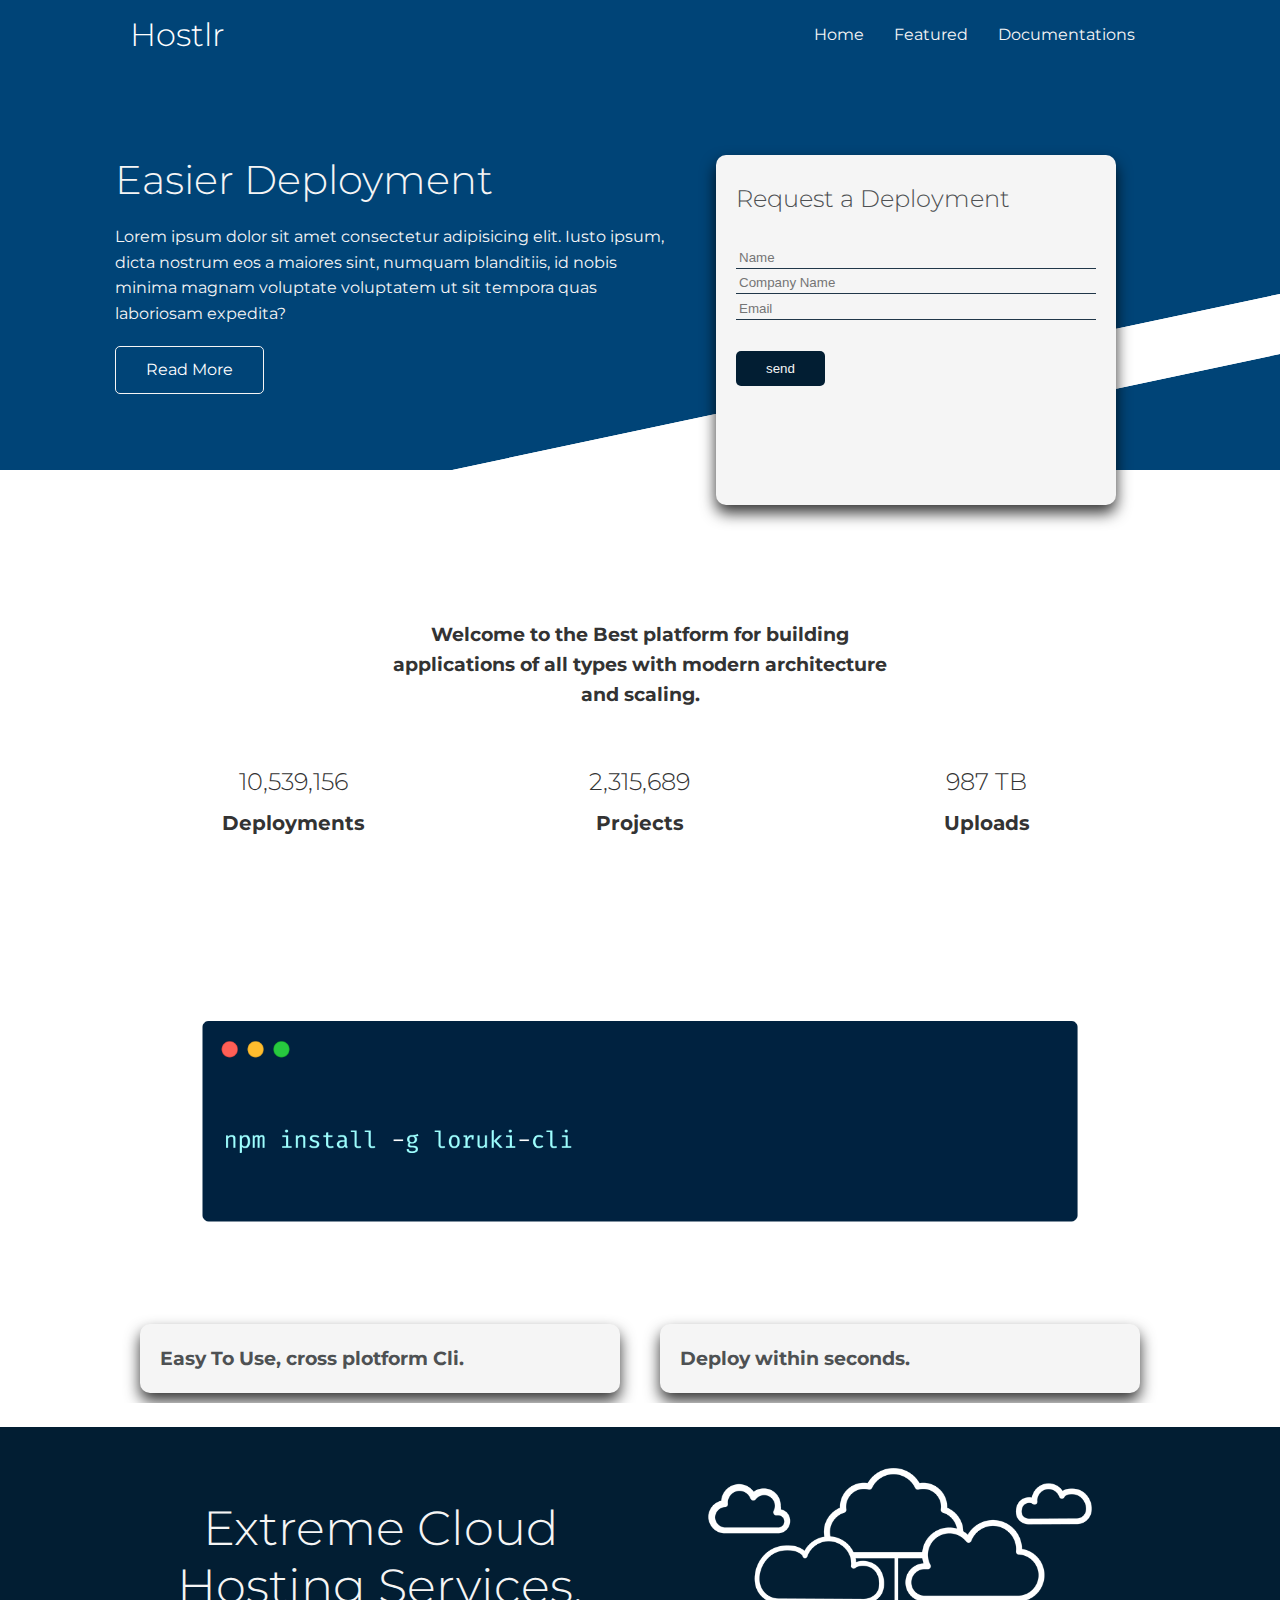
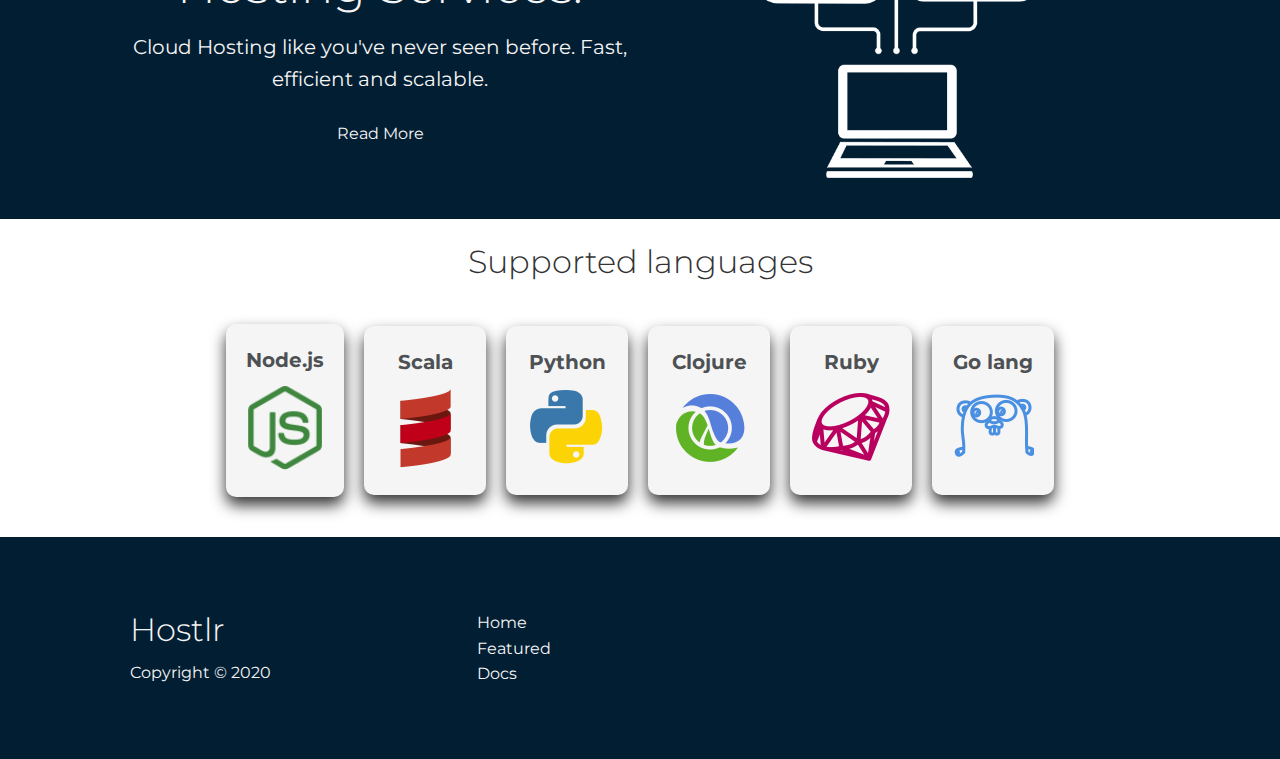
==== index.html @ 62f5848d "Inital Deploy" ====
<!DOCTYPE html>
<html lang="en">
<head>
    <meta charset="UTF-8">
    <meta name="viewport" content="width=device-width, initial-scale=1.0">
    <title>Web Hostlr | Cloud Hosting for Everyone.</title>
    <link rel="stylesheet" href="/style.css" type="text/css">
    <link rel="stylesheet" href="/StyleSheets/utilities.css" type="text/css">
    <link rel="stylesheet" href="https://use.fontawesome.com/releases/v5.15.1/css/all.css"
        integrity="sha384-vp86vTRFVJgpjF9jiIGPEEqYqlDwgyBgEF109VFjmqGmIY/Y4HV4d3Gp2irVfcrp" crossorigin="anonymous">
</head>
<body>
    <!-- Navbar -->
    <div class="navbar">
        <div class="container flex">
            <h1 class="logo">Hostlr</h1>
            <nav>
                <ul>
                    <li><a href="/index.html">Home</a></li>
                    <li><a href="/feature.html">Featured</a></li>
                    <li><a href="docs.html">Documentations</a></li>
                </ul>
            </nav>
        </div>
    </div>

    <!-- Showcase -->
    <section class="showcase">
        <div class="container grid">
            <div class="showcase-text">
                <h1>Easier Deployment</h1>
                <p>Lorem ipsum dolor sit amet consectetur adipisicing elit. Iusto ipsum, dicta nostrum eos a maiores sint, numquam
                    blanditiis, id nobis minima magnam voluptate voluptatem ut sit tempora quas laboriosam expedita?</p>
                <a href="/feature.html" class="btn btn-outline">Read More</a>
            </div>
            <div class="showcase-form card">
                <h2>Request a Deployment</h2>
                <form action="">
                    <div class="form-control">
                        <input type="text" name="name" placeholder="Name" required>
                        <input type="text" name="company" placeholder="Company Name" required>
                        <input type="email" name="email" placeholder="Email" required>
                    </div>
                    <input type="submit" value="send" class="btn btn-primary">
                </form>
            </div>
        </div>
    </section>
    <!-- Statistics -->
    <section class="stats">
        <div class="container">
            <h3 class="stats-heading text-center my-1">
                Welcome to the Best platform for building applications of all types with modern architecture and scaling.
            </h3>

            <div class="grid grid-3 text-center my-4">
                <div>
                    <i class="fas fa-server fa-3x"></i>
                    <h2>10,539,156</h2>
                        <p class="secondary-text">Deployments</p>
                </div>
                <div>
                    <i class="fas fa-project-diagram fa-3x"></i>
                    <h2>2,315,689</h2>
                    <p class="secondary-text">Projects</p>
                </div>
                <div>
                    <i class="fas fa-database fa-3x"></i>
                    <h2>987 TB</h2>
                    <p class="secondary-text">Uploads</p>
                </div>
            </div>
        </div>
    </section>
    <section class="cli">
        <div class="container grid">
            <img src="/Images/cli.png" alt="cli">
            <div class="card">
                <h3>Easy To Use, cross plotform Cli.</h3>
            </div>
            <div class="card">
                <h3>Deploy within seconds.</h3>
            </div>
        </div>
    </section>
    <section class="bg-primary cloud my-2 py-2">
        <div class="container grid">
            <div class="text-center">
                <h2 class="lg">
                    Extreme Cloud Hosting Services.
                </h2>
                <p class="lead my-1">
                    Cloud Hosting like you've never seen before.
                    Fast, efficient and scalable.
                </p>
                <a href="/feature.html" class="btn btn-dark">
                    Read More
                </a>
            </div>
            <img src="/Images/cloud-banner.png" alt="cloud-banner">
        </div>
    </section>
    <section class="languages">
        <h2 class="md text-center my-2">Supported languages</h2>
        <div class="container flex">
            <div class="card">
                <h4>Node.js</h4>
                <img src="/Images/nodejs.png" alt="nodejs">
            </div>
            <div class="card">
                <h4>Scala</h4>
                <img src="/Images/scala.png" alt="scala">
            </div>
            <div class="card">
                <h4>Python</h4>
                <img src="/Images/python.png" alt="python">
            </div>
            <div class="card">
                <h4>Clojure</h4>
                <img src="/Images/clojure.png" alt="clojure">
            </div>
            <div class="card">
                <h4>Ruby</h4>
                <img src="/Images/ruby.png" alt="ruby">
            </div>
            <div class="card">
                <h4>Go lang</h4>
                <img src="/Images/golang.png" alt="golang">
            </div>
           
        </div>
    </section>
    <!-- Footer -->
    <footer class="footer bg-dark py-5">
        <div class="container grid grid-3">
            <div><h1>Hostlr</h1>
            <p>Copyright &copy; 2020</p></div>
            <nav>
                <ul>
                    <li><a href="/index.html">Home</a></li>
                    <li><a href="/feature.html">Featured</a></li>
                    <li><a href="/docs.html">Docs</a></li>
                </ul>
            </nav>
            <div class="social">
                <a href=""><i class="fab fa-twitter fa-2x"></i></a>
                <a href=""><i class="fab fa-github fa-2x"></i></a>
                <a href=""><i class="fab fa-facebook fa-2x"></i></a>
                <a href=""><i class="fab fa-instagram fa-2x"></i></a>
            </div>
        </div>
        
        

    </footer>
</body>
</html>
---- style.css ----
@import url("https://fonts.googleapis.com/css2?family=Montserrat&display=swap");

:root {
  --primary-color: #004477;
  --secondary-color: #0a2c44;
  --dark-color: #021e33;
  --light-color: #94c1e4;
  --bg-light: #a7a7a793;
  --bg-dark: #464849;
  --success-color: #098a43;
  --error-color: #9e0701c7;
}

* {
  box-sizing: border-box;
  padding: 0;
  margin: 0;
  user-select: none;
}

body {
  font-family: "Montserrat", sans-serif;
  color: #333333;
  line-height: 1.6;
  scroll-behavior: smooth;
}
.navbar {
  background-color: var(--primary-color);
  color: #ffffff;
  height: 70px;
  margin: 0;
}
h1,
h2 {
  font-weight: 300;
  line-height: 1.2;
  margin: 10px 0;
}
p {
  margin: 10px 0;
}
img {
  width: 100%;
}
ul {
  list-style-type: none;
}
a {
  text-decoration: none;
  color: #333333;
}
/* Navbar */
.navbar a:hover {
  color: rgba(245, 245, 245, 0.432);
  border-bottom: 2px solid whitesmoke;
}
.navbar .flex {
  justify-content: space-between;
}
.navbar ul {
  display: flex;
}
.navbar a {
  color: whitesmoke;
  padding: 10px;
  margin: 0 5px;
}

/* Showcase */
.showcase {
  height: 400px;
  background-color: var(--primary-color);
  color: whitesmoke;
  position: relative;
}
.showcase h1 {
  font-size: 40px;
}
.showcase p {
  margin: 20px 0;
}
.showcase .grid {
  overflow: visible;
  grid-template-columns: 55% 45%;
  gap: 30px;
}
.showcase-form {
  background-color: white;
  position: relative;
  top: 60px;
  height: 350px;
  width: 400px;
  z-index: 100;
}
.showcase-form .form-control {
  margin: 30px auto;
}
.showcase-form input[type="text"],
.showcase-form input[type="email"] {
  background-color: whitesmoke;
  border: 0;
  width: 100%;
  border-bottom: 1px solid #213749;
  padding: 3px;
}
.showcase-form input:focus {
  outline: none;
}

.showcase::before,
.showcase::after {
  content: "";
  position: absolute;
  height: 60px;
  bottom: -20px;
  right: 0;
  left: 0;
  background: white;
  transform: skewY(-12deg);
  -webkit-transform: skewY(-12deg);
  -ms-transform: skewY(-12deg);
  -moz-transform: skewY(-12deg);
  /* overflow: hidden; */
}
/* Statictics */
.stats {
  z-index: 999;
  margin-top: 100px;
  margin: 50px auto;
  padding: 50px auto;
}
.stats .stats-heading {
  max-width: 500px;
  margin: auto;
  margin-top: 100px;
}
.stats .grid h3 {
  font-size: 35px;
}
.stats .grid p {
  font-size: 20px;
  font-weight: bold;
}

/* Cli */
.cli .grid {
  grid-template-columns: repeat(3, 1fr);
  grid-template-rows: repeat(2, 1fr);
}
.cli .grid > *:first-child {
  grid-column: 1 / span 2;
  grid-row: 1 / span 2;
}
/* Cloud */
.cli .grid {
  grid-template-columns: 4fr 4fr;
}
/* Languages */
.languages .flex {
  flex-wrap: wrap;
}
.languages .card {
  text-align: center;
  margin: 18px 10px 40px;
  transition: transform 0.15s ease-out;
}
.languages .card h4 {
  font-size: 20px;
  margin-bottom: 10px;
}
.languages .card:hover {
  /* transform: scale(0.99); */
  transform: translateY(-10px);
  box-shadow: 0 3px 10px rgba(0, 0, 0, 0.5);
}
/* Footer */
footer nav a {
  color: whitesmoke;
}
footer nav a:hover {
  transform: scale(0.98);
  color: #4e5153;
}
footer .social {
  margin: 0 auto;
  padding-left: 100px;
}
footer .social a {
  margin: 0 10px;
}
footer .social a:hover {
  transform: scale(0.98);
  color: whitesmoke;
}
/* ---- Features Page */
.features-head img {
  width: 200px;
  justify-self: flex-end;
}
.features-sub-head img {
  width: 390px;
  justify-self: flex-end;
}
.features-main .card > i {
  margin-right: 20px;
}
.features-main .grid {
  padding: 30px;
}
.features-main .grid > *:first-child {
  grid-column: 1 / span 3;
}
.features-main .grid > *:nth-child(2) {
  grid-column: 1 / span 2;
}
/* ------ Documentations Page ------ */
.docs-main h3 {
  margin: 20px 0;
}
.docs-main .grid {
  grid-template-columns: 1fr 2fr;
  align-items: flex-start;
}
.docs-main .grid .card .py-3 {
  background-color: whitesmoke;
  color: #004477;
}
.docs-main nav li {
  padding-bottom: 5px;
  margin-bottom: 5px;
}
.docs-main nav a:hover {
  color: #333333;
  border-bottom: 1px solid #004477;
  font-weight: bold;
  transform: translateY(-8px);
}
/* Animations */
@keyframes slideInFromLeft {
  0% {
    transform: translateX(-100%);
  }

  100% {
    transform: translateX(0);
  }
}

@keyframes slideInFromRight {
  0% {
    transform: translateX(100%);
  }

  100% {
    transform: translateX(0);
  }
}

@keyframes slideInFromTop {
  0% {
    transform: translateY(-100%);
  }

  100% {
    transform: translateX(0);
  }
}

@keyframes slideInFromBottom {
  0% {
    transform: translateY(100%);
  }

  100% {
    transform: translateX(0);
  }
}

/* Adding Responsiveness */
@media (max-width: 768px) {
  .grid,
  .showcase .grid,
  .stats .grid,
  .cli .grid,
  .cloud .grid,
  .features-main .grid,
  .docs-main .grid {
    grid-template-columns: 1fr;
    grid-template-rows: 1fr;
  }
  .showcase {
    height: auto;
  }
  .showcase-text {
    text-align: center;
    margin-top: 40px;
    animation: slideInFromTop 0.6s ease-in;
  }
  .showcase-form {
    justify-self: center;
    margin: auto;
    animation: slideInFromBottom 0.6s ease-in;
  }
  .cli .grid > *:first-child {
    grid-column: 1;
    grid-row: 1;
  }

  .features-head,
  .features-sub-head,
  .docs-head {
    text-align: center;
  }

  .features-head img,
  .features-sub-head img,
  .docs-head img {
    justify-self: center;
  }

  .features-main .grid > *:first-child,
  .features-main .grid > *:nth-child(2) {
    grid-column: 1;
  }
}
@media (max-width: 550px) {
  /* body {
    display: none;
  } */
  .features-head,
  .docs-head {
    grid-column: 1;
  }
  .features-head img,
  .features-sub-head img,
  .docs-head img {
    justify-self: center;
  }

  .features-main .grid > *:first-child,
  .features-main .grid > *:nth-child(2) {
    grid-column: 1;
  }
  .navbar {
    height: 110px;
  }
  .navbar .flex {
    flex-direction: column;
  }
  .navbar ul {
    padding: 10px;
    background: rgba(0, 0, 0, 0.1);
  }
}
---- StyleSheets/utilities.css ----
.container {
  max-width: 1100px;
  margin: 0 auto;
  overflow: auto;
  padding: 0 40px;
}
.text-center {
  text-align: center;
}

.flex {
  display: flex;
  justify-content: center;
  align-items: center;
  height: 100%;
}
.card {
  background-color: whitesmoke;
  color: #4e5153;
  border-radius: 10px;
  box-shadow: 0 8px 15px rgba(0, 0, 0, 0.8);
  margin: 10px;
  padding: 20px;
}
.btn {
  display: inline-block;
  padding: 10px 30px;
  background-color: var(--primary-color);
  color: white;
  border: none;
  border-radius: 5px;
  cursor: pointer;
}

.btn-outline {
  background-color: transparent;
  border: 1px solid whitesmoke;
}
.btn:hover {
  transform: scale(0.98);
  /* transition: smooth 0.5s; */
}
/* -------- Backgrounds --------- */
.btn-primary,
.bg-primary {
  background-color: var(--primary-color);
  color: whitesmoke;
}
.btn-secondary,
.bg-secondary {
  background-color: var(--secondary-color);
  color: whitesmoke;
}
.btn-dark,
.bg-dark {
  background-color: var(--dark-color);
  color: whitesmoke;
}
.btn-light,
.bg-light {
  background-color: var(--light-color);
  color: whitesmoke;
}
.btn-primary,
.bg-primary,
.btn-secondary,
.bg-secondary,
.btn-dark,
.bg-dark,
.btn-light,
.bg-light a {
  background-color: var(--dark-color);
  color: whitesmoke;
}
/* ---- Text Sizes ----*/
.lead {
  font-size: 20px;
}
.sm {
  font-size: 1rem;
}
.md {
  font-size: 2rem;
}
.lg {
  font-size: 3rem;
}
.xl {
  font-size: 4rem;
}
/* Utility for Documentations page */
.alert {
  background-color: var(--bg-light);
  padding: 10px 20px;
  font-weight: bold;
  margin: 15px 0;
}
.alert i {
  margin-right: 10px;
}
.alert-success {
  background-color: var(--success-color);
  color: whitesmoke;
}
.alert-error {
  background-color: var(--error-color);
  color: whitesmoke;
}

/* --------- Grid ----------- */
.grid {
  display: grid;
  grid-template-columns: repeat(2, 1fr);
  gap: 20px;
  justify-content: center;
  align-items: center;
  height: 100%;
}
.grid-3 {
  grid-template-columns: repeat(3, 1fr);
}

/*------- Margin & Padding ---------- */
/* By Default 1rem == 16px on browser */
/* Margin set 1 */
.m-1 {
  margin: 1rem;
}
.m-2 {
  margin: 1.5rem;
}
.m-3 {
  margin: 2rem;
}
.m-4 {
  margin: 3rem;
}
.m-5 {
  margin: 4rem;
}
/* Margin set 2 */
.my-1 {
  margin: 1rem 0;
}
.my-2 {
  margin: 1.5rem 0;
}
.my-3 {
  margin: 2rem 0;
}
.my-4 {
  margin: 3rem 0;
}
.my-5 {
  margin: 4rem 0;
}
/* Padding set 1 */
.p-1 {
  padding: 1rem;
}
.p-2 {
  padding: 1.5rem;
}
.p-3 {
  padding: 2rem;
}
.p-4 {
  padding: 3rem;
}
.p-5 {
  padding: 4rem;
}
/* Padding set 2 */
.py-1 {
  padding: 1rem 0;
}
.py-2 {
  padding: 1.5rem 0;
}
.py-3 {
  padding: 2rem 0;
}
.py-4 {
  padding: 3rem 0;
}
.py-5 {
  padding: 4rem 0;
}
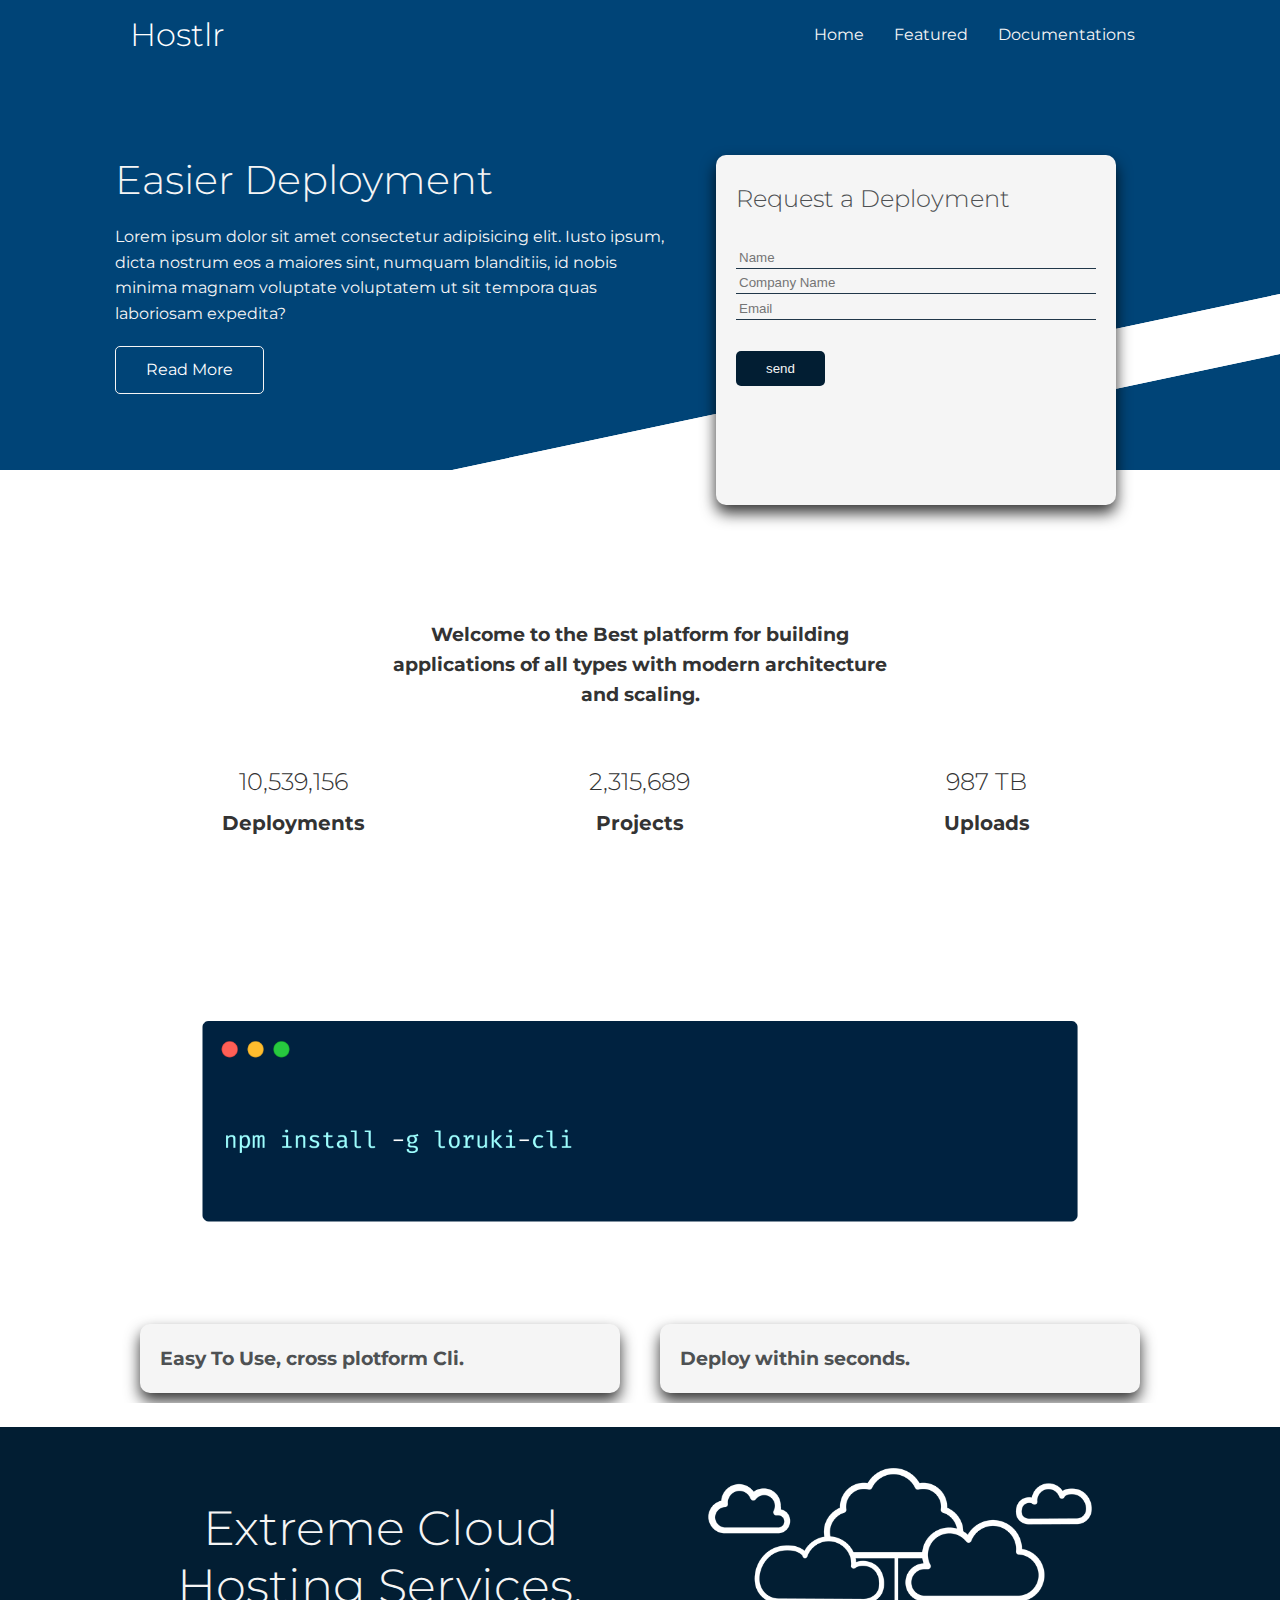
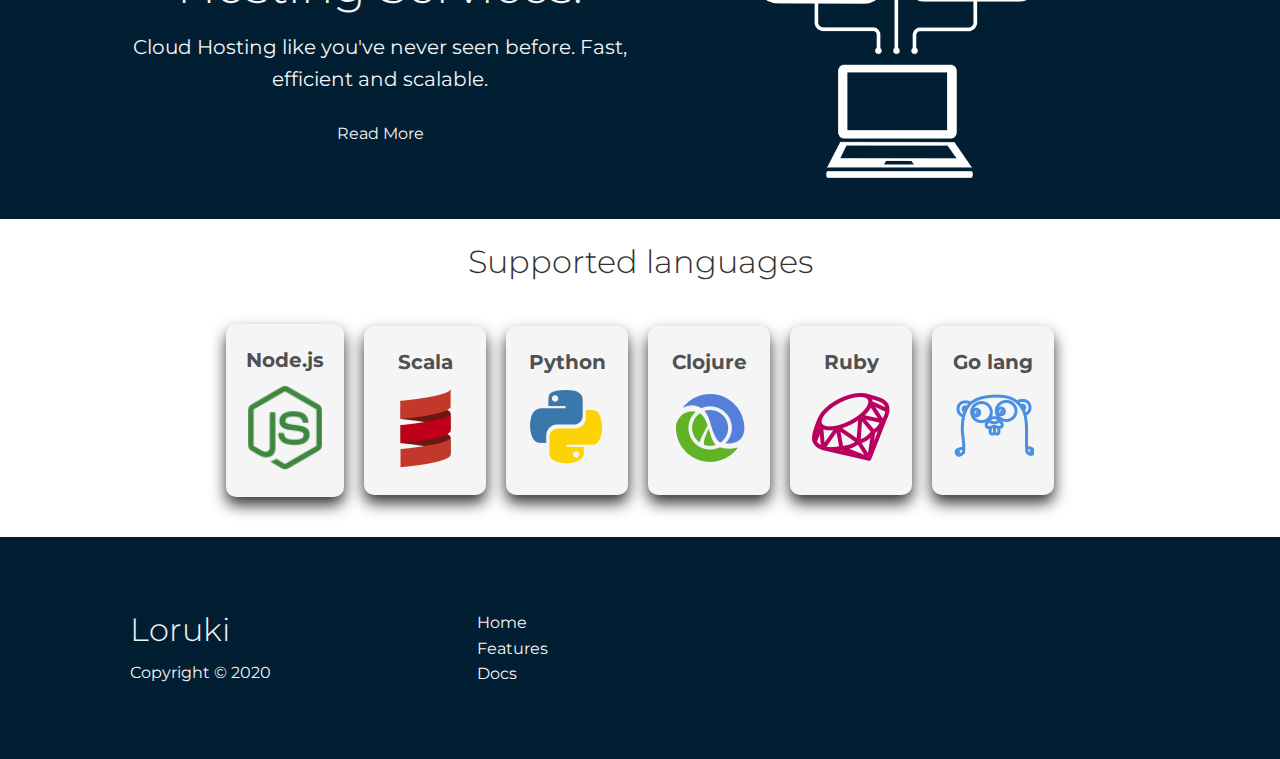
==== commit d46df3d5: "updated broken profile links" ====
--- a/index.html
+++ b/index.html
@@ -4,7 +4,7 @@
     <meta charset="UTF-8">
     <meta name="viewport" content="width=device-width, initial-scale=1.0">
     <title>Web Hostlr | Cloud Hosting for Everyone.</title>
-    <link rel="stylesheet" href="/style.css" type="text/css">
+    <link rel="stylesheet" href="/StyleSheets/style.css" type="text/css">
     <link rel="stylesheet" href="/StyleSheets/utilities.css" type="text/css">
     <link rel="stylesheet" href="https://use.fontawesome.com/releases/v5.15.1/css/all.css"
         integrity="sha384-vp86vTRFVJgpjF9jiIGPEEqYqlDwgyBgEF109VFjmqGmIY/Y4HV4d3Gp2irVfcrp" crossorigin="anonymous">
@@ -133,25 +133,25 @@
     <!-- Footer -->
     <footer class="footer bg-dark py-5">
         <div class="container grid grid-3">
-            <div><h1>Hostlr</h1>
-            <p>Copyright &copy; 2020</p></div>
+            <div>
+                <h1>Loruki
+                </h1>
+                <p>Copyright &copy; 2020</p>
+            </div>
             <nav>
                 <ul>
-                    <li><a href="/index.html">Home</a></li>
-                    <li><a href="/feature.html">Featured</a></li>
-                    <li><a href="/docs.html">Docs</a></li>
+                    <li><a href="index.html">Home</a></li>
+                    <li><a href="features.html">Features</a></li>
+                    <li><a href="docs.html">Docs</a></li>
                 </ul>
             </nav>
             <div class="social">
-                <a href=""><i class="fab fa-twitter fa-2x"></i></a>
-                <a href=""><i class="fab fa-github fa-2x"></i></a>
-                <a href=""><i class="fab fa-facebook fa-2x"></i></a>
-                <a href=""><i class="fab fa-instagram fa-2x"></i></a>
+                <a href="https://github.com/akashchouhan16/" target="_blank"><i class="fab fa-github fa-2x"></i></a>
+                <a href="www.linkedin.com/in/akashchouhan16" target="_blank"><i class="fab fa-linkedin fa-2x"></i></a>
+                <a href="https://instagram.com/akashchouhan16/" target="_blank"><i class="fab fa-instagram fa-2x"></i></a>
+                <a href="https://twitter.com/Akash_Chouhan_" target="_blank"><i class="fab fa-twitter fa-2x"></i></a>
             </div>
         </div>
-        
-        
-
     </footer>
 </body>
 </html>--- a/StyleSheets/style.css
+++ b/StyleSheets/style.css
@@ -0,0 +1,354 @@
+@import url("https://fonts.googleapis.com/css2?family=Montserrat&display=swap");
+
+:root {
+  --primary-color: #004477;
+  --secondary-color: #0a2c44;
+  --dark-color: #021e33;
+  --light-color: #94c1e4;
+  --bg-light: #a7a7a793;
+  --bg-dark: #464849;
+  --success-color: #098a43;
+  --error-color: #9e0701c7;
+}
+
+* {
+  box-sizing: border-box;
+  padding: 0;
+  margin: 0;
+  user-select: none;
+}
+
+body {
+  font-family: "Montserrat", sans-serif;
+  color: #333333;
+  line-height: 1.6;
+  scroll-behavior: smooth;
+}
+.navbar {
+  background-color: var(--primary-color);
+  color: #ffffff;
+  height: 70px;
+  margin: 0;
+}
+h1,
+h2 {
+  font-weight: 300;
+  line-height: 1.2;
+  margin: 10px 0;
+}
+p {
+  margin: 10px 0;
+}
+img {
+  width: 100%;
+}
+ul {
+  list-style-type: none;
+}
+a {
+  text-decoration: none;
+  color: #333333;
+}
+/* Navbar */
+.navbar a:hover {
+  color: rgba(245, 245, 245, 0.432);
+  border-bottom: 2px solid whitesmoke;
+}
+.navbar .flex {
+  justify-content: space-between;
+}
+.navbar ul {
+  display: flex;
+}
+.navbar a {
+  color: whitesmoke;
+  padding: 10px;
+  margin: 0 5px;
+}
+
+/* Showcase */
+.showcase {
+  height: 400px;
+  background-color: var(--primary-color);
+  color: whitesmoke;
+  position: relative;
+}
+.showcase h1 {
+  font-size: 40px;
+}
+.showcase p {
+  margin: 20px 0;
+}
+.showcase .grid {
+  overflow: visible;
+  grid-template-columns: 55% 45%;
+  gap: 30px;
+}
+.showcase-form {
+  background-color: white;
+  position: relative;
+  top: 60px;
+  height: 350px;
+  width: 400px;
+  z-index: 100;
+}
+.showcase-form .form-control {
+  margin: 30px auto;
+}
+.showcase-form input[type="text"],
+.showcase-form input[type="email"] {
+  background-color: whitesmoke;
+  border: 0;
+  width: 100%;
+  border-bottom: 1px solid #213749;
+  padding: 3px;
+}
+.showcase-form input:focus {
+  outline: none;
+}
+
+.showcase::before,
+.showcase::after {
+  content: "";
+  position: absolute;
+  height: 60px;
+  bottom: -20px;
+  right: 0;
+  left: 0;
+  background: white;
+  transform: skewY(-12deg);
+  -webkit-transform: skewY(-12deg);
+  -ms-transform: skewY(-12deg);
+  -moz-transform: skewY(-12deg);
+  /* overflow: hidden; */
+}
+/* Statictics */
+.stats {
+  z-index: 999;
+  margin-top: 100px;
+  margin: 50px auto;
+  padding: 50px auto;
+}
+.stats .stats-heading {
+  max-width: 500px;
+  margin: auto;
+  margin-top: 100px;
+}
+.stats .grid h3 {
+  font-size: 35px;
+}
+.stats .grid p {
+  font-size: 20px;
+  font-weight: bold;
+}
+
+/* Cli */
+.cli .grid {
+  grid-template-columns: repeat(3, 1fr);
+  grid-template-rows: repeat(2, 1fr);
+}
+.cli .grid > *:first-child {
+  grid-column: 1 / span 2;
+  grid-row: 1 / span 2;
+}
+/* Cloud */
+.cli .grid {
+  grid-template-columns: 4fr 4fr;
+}
+/* Languages */
+.languages .flex {
+  flex-wrap: wrap;
+}
+.languages .card {
+  text-align: center;
+  margin: 18px 10px 40px;
+  transition: transform 0.15s ease-out;
+}
+.languages .card h4 {
+  font-size: 20px;
+  margin-bottom: 10px;
+}
+.languages .card:hover {
+  /* transform: scale(0.99); */
+  transform: translateY(-10px);
+  box-shadow: 0 3px 10px rgba(0, 0, 0, 0.5);
+}
+/* Footer */
+footer nav a {
+  color: whitesmoke;
+}
+footer nav a:hover {
+  transform: scale(0.98);
+  color: #4e5153;
+}
+footer .social {
+  margin: 0 auto;
+  padding-left: 100px;
+}
+footer .social a {
+  margin: 0 10px;
+}
+footer .social a:hover {
+  transform: scale(0.98);
+  color: whitesmoke;
+}
+/* ---- Features Page */
+.features-head img {
+  width: 200px;
+  justify-self: flex-end;
+}
+.features-sub-head img {
+  width: 390px;
+  justify-self: flex-end;
+}
+.features-main .card > i {
+  margin-right: 20px;
+}
+.features-main .grid {
+  padding: 30px;
+}
+.features-main .grid > *:first-child {
+  grid-column: 1 / span 3;
+}
+.features-main .grid > *:nth-child(2) {
+  grid-column: 1 / span 2;
+}
+/* ------ Documentations Page ------ */
+.docs-main h3 {
+  margin: 20px 0;
+}
+.docs-main .grid {
+  grid-template-columns: 1fr 2fr;
+  align-items: flex-start;
+}
+.docs-main .grid .card .py-3 {
+  background-color: whitesmoke;
+  color: #004477;
+}
+.docs-main nav li {
+  padding-bottom: 5px;
+  margin-bottom: 5px;
+}
+.docs-main nav a:hover {
+  color: #333333;
+  border-bottom: 1px solid #004477;
+  font-weight: bold;
+  transform: translateY(-8px);
+}
+/* Animations */
+@keyframes slideInFromLeft {
+  0% {
+    transform: translateX(-100%);
+  }
+
+  100% {
+    transform: translateX(0);
+  }
+}
+
+@keyframes slideInFromRight {
+  0% {
+    transform: translateX(100%);
+  }
+
+  100% {
+    transform: translateX(0);
+  }
+}
+
+@keyframes slideInFromTop {
+  0% {
+    transform: translateY(-100%);
+  }
+
+  100% {
+    transform: translateX(0);
+  }
+}
+
+@keyframes slideInFromBottom {
+  0% {
+    transform: translateY(100%);
+  }
+
+  100% {
+    transform: translateX(0);
+  }
+}
+
+/* Adding Responsiveness */
+@media (max-width: 768px) {
+  .grid,
+  .showcase .grid,
+  .stats .grid,
+  .cli .grid,
+  .cloud .grid,
+  .features-main .grid,
+  .docs-main .grid {
+    grid-template-columns: 1fr;
+    grid-template-rows: 1fr;
+  }
+  .showcase {
+    height: auto;
+  }
+  .showcase-text {
+    text-align: center;
+    margin-top: 40px;
+    animation: slideInFromTop 0.6s ease-in;
+  }
+  .showcase-form {
+    justify-self: center;
+    margin: auto;
+    animation: slideInFromBottom 0.6s ease-in;
+  }
+  .cli .grid > *:first-child {
+    grid-column: 1;
+    grid-row: 1;
+  }
+
+  .features-head,
+  .features-sub-head,
+  .docs-head {
+    text-align: center;
+  }
+
+  .features-head img,
+  .features-sub-head img,
+  .docs-head img {
+    justify-self: center;
+  }
+
+  .features-main .grid > *:first-child,
+  .features-main .grid > *:nth-child(2) {
+    grid-column: 1;
+  }
+}
+@media (max-width: 550px) {
+  /* body {
+    display: none;
+  } */
+  .features-head,
+  .docs-head {
+    grid-column: 1;
+  }
+  .features-head img,
+  .features-sub-head img,
+  .docs-head img {
+    justify-self: center;
+  }
+
+  .features-main .grid > *:first-child,
+  .features-main .grid > *:nth-child(2) {
+    grid-column: 1;
+  }
+  .navbar {
+    height: 110px;
+  }
+  .navbar .flex {
+    flex-direction: column;
+  }
+  .navbar ul {
+    padding: 10px;
+    background: rgba(0, 0, 0, 0.1);
+  }
+}
